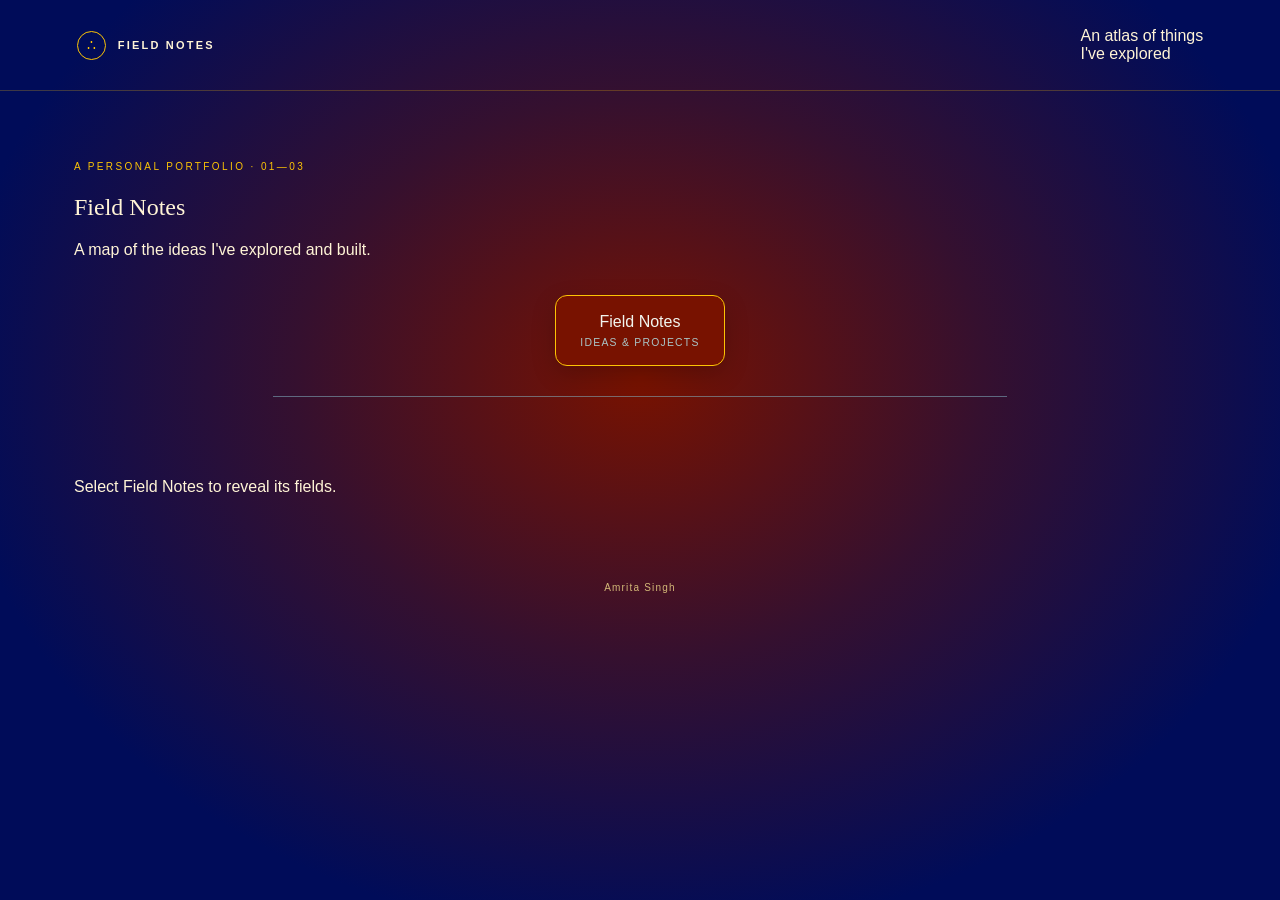
==== index.html @ ca4d57f6 "made stylistic edits" ====
<!DOCTYPE html>
<html lang="en">
<head>
	<meta charset="UTF-8">
	<meta name="viewport" content="width=device-width, initial-scale=1">
	<meta name="theme-color" content="#07111c">
	<title>Field Notes — A Personal Portfolio</title>
	<link rel="stylesheet" href="style.css">
	<style>
		/* Keep the map legible and connected at desktop and mobile sizes. */
		.map {
			position: relative;
			display: block;
			width: min(100%, 930px);
			height: clamp(360px, 48vw, 435px);
			margin-inline: auto;
		}
		.map-lines {
			position: absolute;
			inset: 0;
			width: 100%;
			height: 100%;
			z-index: 0;
			overflow: visible;
		}
		.map-lines path {
			fill: none;
			stroke: rgba(130, 179, 194, .48);
			stroke-width: 2;
			vector-effect: non-scaling-stroke;
		}
		.map-lines circle {
			fill: #9ac7c8;
		}
		.map-lines.mobile-lines { display: none; }
		.map .node {
			position: absolute;
			z-index: 1;
			left: 50%;
			transform: translate(-50%, -50%);
			box-sizing: border-box;
			min-width: 150px;
			padding: 17px 20px;
			border: 1px solid rgba(154, 199, 200, .42);
			border-radius: 12px;
			background: #102331;
			color: #f2f5ee;
			text-align: center;
			text-decoration: none;
			box-shadow: 0 8px 24px rgba(0, 0, 0, .2);
			transition: transform .18s ease, border-color .18s ease, background .18s ease;
		}
		.map .node:hover,
		.map .node:focus-visible {
			transform: translate(-50%, -50%) translateY(-3px);
			border-color: #9ac7c8;
			background: #183242;
		}
		.map .node:focus-visible { outline: 2px solid #9ac7c8; outline-offset: 4px; }
		.map .node .label { display: block; font-size: 1rem; }
		.map .node small { display: block; margin-top: 6px; color: #a9c5c6; font-size: .65rem; letter-spacing: .12em; }
		/* Keep detail pages in the same visual language as the portfolio map. */
		.detail .topic-map {
			position: relative;
			display: grid;
			gap: 22px;
			width: min(100%, 700px);
			margin: 40px auto 0;
			padding: 8px 0;
		}
		.detail .topic-map::before {
			position: absolute;
			top: -32px;
			bottom: 50%;
			left: 50%;
			width: 2px;
			background: rgba(252, 196, 5, .48);
			content: "";
		}
		.detail .topic {
			position: relative;
			z-index: 1;
			display: block;
			box-sizing: border-box;
			width: min(100%, 520px);
			margin-inline: auto;
			padding: 20px 24px;
			border: 1px solid rgba(252, 196, 5, .42);
			border-radius: 12px;
			background: #781200;
			color: #FFF4D6;
			text-align: center;
			text-decoration: none;
			box-shadow: 0 8px 24px rgba(0, 0, 0, .2);
			transition: transform .18s ease, border-color .18s ease, background .18s ease;
		}
		.detail .topic::before {
			position: absolute;
			top: 50%;
			left: 50%;
			width: 10px;
			height: 10px;
			border: 2px solid #9ac7c8;
			border-radius: 50%;
			background: #781200;
			content: "";
			transform: translate(-50%, -50%);
		}
		.detail .topic h3 { margin: 0; color: inherit; }
		.detail .topic p { margin: 8px 0 0; color: #F2C56B; }
		.detail a.topic:hover,
		.detail a.topic:focus-visible {
			transform: translateY(-3px);
			border-color: #FCC405;
			background: #35102F;
		}
		.detail a.topic:focus-visible { outline: 2px solid #FCC405; outline-offset: 4px; }
		.map .root-node {
			top: 25.3%;
			min-width: 170px;
			border-color: #FCC405;
			background: #781200;
		}
		.map .engineering { left: 17%; top: 67.8%; }
		.map .physics { left: 50%; top: 67.8%; }
		.map .mathematics { left: 83%; top: 67.8%; }
		@media (max-width: 600px) {
			.map { height: 620px; }
			.map-lines.desktop-lines { display: none; }
			.map-lines.mobile-lines { display: block; }
			.map .node { left: 50%; min-width: min(230px, 78vw); }
			.map .root-node { top: 11%; }
			.map .engineering { left: 50%; top: 37.5%; }
			.map .physics { left: 50%; top: 62.5%; }
			.map .mathematics { left: 50%; top: 87.5%; }
		}
		@media (prefers-reduced-motion: reduce) {
			.map .node, .detail .topic { transition: none; }
		}
		/* Progressive mind-map layout: root, branches, then linked topics. */
		.map {
			display: flex;
			flex-direction: column;
			align-items: center;
			gap: 30px;
			width: min(100%, 1100px);
			height: auto;
			min-height: 170px;
			padding: 20px 0 36px;
		}
		.map-lines { display: none !important; }
		.map .node {
			position: relative;
			inset: auto;
			left: auto;
			transform: none;
			font: inherit;
			cursor: pointer;
		}
		.map .node:hover,
		.map .node:focus-visible { transform: translateY(-3px); }
		.map .root-node { top: auto; }
		.map-branches {
			position: relative;
			display: grid;
			grid-template-columns: repeat(3, minmax(0, 1fr));
			align-items: start;
			gap: 24px;
			width: 100%;
			padding-top: 30px;
		}
		.map-branches::before {
			position: absolute;
			top: 0;
			left: 16.66%;
			right: 16.66%;
			height: 1px;
			background: rgba(130, 179, 194, .55);
			content: "";
		}
		.map-branch { position: relative; display: grid; justify-items: center; gap: 18px; }
		.map-branch::before {
			position: absolute;
			top: -30px;
			left: 50%;
			width: 1px;
			height: 30px;
			background: rgba(130, 179, 194, .55);
			content: "";
		}
		.map-branch .node { width: min(100%, 260px); }
		.map-topics { position: relative; display: grid; gap: 12px; width: min(100%, 300px); padding-top: 8px; }
		.map-topics::before {
			position: absolute;
			top: -10px;
			left: 50%;
			height: 18px;
			border-left: 1px solid rgba(130, 179, 194, .55);
			content: "";
		}
		.map-topics .topic {
			position: relative;
			z-index: 1;
			padding: 14px 16px;
			border: 1px solid rgba(154, 199, 200, .3);
			border-radius: 10px;
			background: #102331;
			color: #f2f5ee;
			text-align: center;
			text-decoration: none;
			box-shadow: 0 6px 18px rgba(0, 0, 0, .16);
		}
		.map-topics .topic:hover,
		.map-topics .topic:focus-visible { border-color: #9ac7c8; background: #183242; }
		.map-topics h3 { margin: 0; color: inherit; font-size: .95rem; }
		.map-topics p { margin: 6px 0 0; color: #a9c5c6; font-size: .85rem; }
		@media (max-width: 700px) {
			.map-branches { grid-template-columns: 1fr; gap: 34px; width: min(100%, 420px); }
			.map-branches::before { left: 50%; right: auto; bottom: 0; height: auto; }
			.map-branch { gap: 16px; }
			.map-branch::before { top: -34px; height: 34px; }
		}
	</style>
</head>
<body>
	<header>
		<a class="brand" href="#home" aria-label="Field Notes home" id="home-link"><span class="brand-mark">∴</span><span class="brand-name">Field Notes</span></a>
		<div class="header-note">An atlas of things<br>I've explored</div>
	</header>
	<main>
		<section class="intro" id="intro">
			<div class="eyebrow">A personal portfolio · 01—03</div>
			<h1>Field Notes</h1>
			<p>A map of the ideas I've explored and built.</p>
		</section>
		<section class="map" id="map" aria-label="Portfolio mind map">
			<button class="node root-node" id="root-toggle" type="button" aria-expanded="false"><span class="label">Field Notes</span><small>IDEAS &amp; PROJECTS</small></button>
			<div class="map-branches" id="map-branches" hidden></div>
		</section>
		<p class="hint" id="hint">Select Field Notes to reveal its fields.</p>
		<section class="detail" id="detail" hidden aria-live="polite"></section>
	</main>
	<footer>Amrita Singh</footer>
	<script>
		const fields = {
			engineering: {
				title: "Engineering", index: "01 / MY DEGREE",
				intro: "Some projects I've worked on in my time at university.",
				topics: [
					["Formula Motorsports", "Powertrain and aerodynamics." , "formula-motorsports.html"],
					["Class Projects", "Selected coursework.", "class-projects.html"]
				]
			},
			physics: {
				title: "Physics", index: "02 / STUDYING MATTER",
				intro: "Research I've had the opportunity to get involved with.",
				topics: [
					["Superconductors and Semiconductors", "Electronic materials." , "superconductors-semiconductors.html"],
				]
			},
			mathematics: {
				title: "Mathematics", index: "03 / FOR THE LOVE OF IT",
				intro: "I don't consider myself a math person.",
				topics: [
					["Rational Points on Elliptic Curves", "Solutions to squiggles", "rational-points-elliptic-curves.html"]
				]
			}
		};
		const rootToggle = document.getElementById("root-toggle");
		const branches = document.getElementById("map-branches");
		const hint = document.getElementById("hint");
		let rootExpanded = false;
		const expandedFields = new Set();
		function renderMap() {
			rootToggle.setAttribute("aria-expanded", String(rootExpanded));
			branches.hidden = !rootExpanded;
			branches.innerHTML = rootExpanded ? Object.entries(fields).map(([key, field]) => `
				<div class="map-branch">
					<button class="node main-node ${key}" type="button" data-field="${key}" aria-expanded="${expandedFields.has(key)}">
						<span class="label">${field.title}</span><small>${field.index.split(" / ")[1]}</small>
					</button>
					${expandedFields.has(key) ? `<div class="map-topics" aria-label="${field.title} topics">${field.topics.map(([title, copy, href]) => `<a class="topic" href="${href}"><h3>${title}</h3><p>${copy}</p></a>`).join("")}</div>` : ""}
				</div>`).join("") : "";
			hint.textContent = rootExpanded ? "Select a field to reveal its projects and topics." : "Select Field Notes to reveal its fields.";
		}
		rootToggle.addEventListener("click", () => { rootExpanded = !rootExpanded; renderMap(); });
		branches.addEventListener("click", event => {
			const button = event.target.closest("[data-field]");
			if (!button) return;
			const key = button.dataset.field;
			expandedFields.has(key) ? expandedFields.delete(key) : expandedFields.add(key);
			renderMap();
		});
		document.getElementById("home-link").addEventListener("click", () => {
			rootExpanded = false;
			expandedFields.clear();
			renderMap();
		});
		renderMap();
	</script>
</body>
</html>
---- style.css ----
/* =================================
   FIELD NOTES — GLOBAL THEME
   ================================= */

:root {
    color-scheme: dark;

    /* Colors */
    --ink: #fff4d6;
    --muted: #f2c56b;
    --line: rgba(252, 196, 5, .28);

    --cyan: #fcc405;
    --gold: #ff6b35;
    --violet: #ff7892;

    --bg: #000c59;
    --surface: #781200;

    /* Typography */
    --font-body: "Avenir Next", Avenir, "Segoe UI", sans-serif;
    --font-heading: Georgia, "Times New Roman", serif;

    /* Layout */
    --content-width: 1180px;
    --page-padding: clamp(22px, 6vw, 88px);
}

/* =================================
   GLOBAL RESET
   ================================= */

* {
    box-sizing: border-box;
}

html {
    min-height: 100%;
    background: var(--bg);
}

body {
    margin: 0;
    min-height: 100vh;
    color: var(--ink);
    font-family: var(--font-body);

    background: radial-gradient(
        ellipse at 50% 42%,
        #781200 0,
        #35102f 38%,
        var(--bg) 76%
    );

    overflow-x: hidden;
}

/* =================================
   SHARED HEADER
   ================================= */

header {
    position: relative;
    z-index: 2;
    display: flex;
    justify-content: space-between;
    align-items: center;
    padding: 27px var(--page-padding);
    border-bottom: 1px solid rgba(252, 196, 5, .24);
}

.brand {
    display: flex;
    align-items: center;
    gap: 12px;
    color: var(--ink);
    text-decoration: none;
}

.brand-mark {
    width: 29px;
    height: 29px;
    border: 1px solid var(--cyan);
    border-radius: 50%;
    display: grid;
    place-items: center;
    color: var(--cyan);
    font: 14px var(--font-heading);
}

.brand-name {
    font: 600 11px "Segoe UI", sans-serif;
    letter-spacing: .2em;
    text-transform: uppercase;
}

/* =================================
   SHARED CONTENT
   ================================= */

main {
    position: relative;
    z-index: 1;
    max-width: var(--content-width);
    margin: auto;
    padding: 68px 24px 48px;
}

h1, h2, h3 {
    font-family: var(--font-heading);
    font-weight: 400;
}

.eyebrow {
    color: var(--cyan);
    font: 10px/1.5 "Segoe UI", sans-serif;
    letter-spacing: .24em;
    text-transform: uppercase;
}

/* =================================
   SHARED FOOTER
   ================================= */

footer {
    position: relative;
    z-index: 1;
    padding: 22px 24px 30px;
    color: #d3b878;
    text-align: center;
    font: 10px "Segoe UI", sans-serif;
    letter-spacing: .12em;
}

footer span {
    color: var(--cyan);
}

/* =================================
   RESPONSIVE
   ================================= */

@media (max-width: 620px) {
    header {
        padding: 20px;
    }

    main {
        padding: 48px 18px 34px;
    }
}
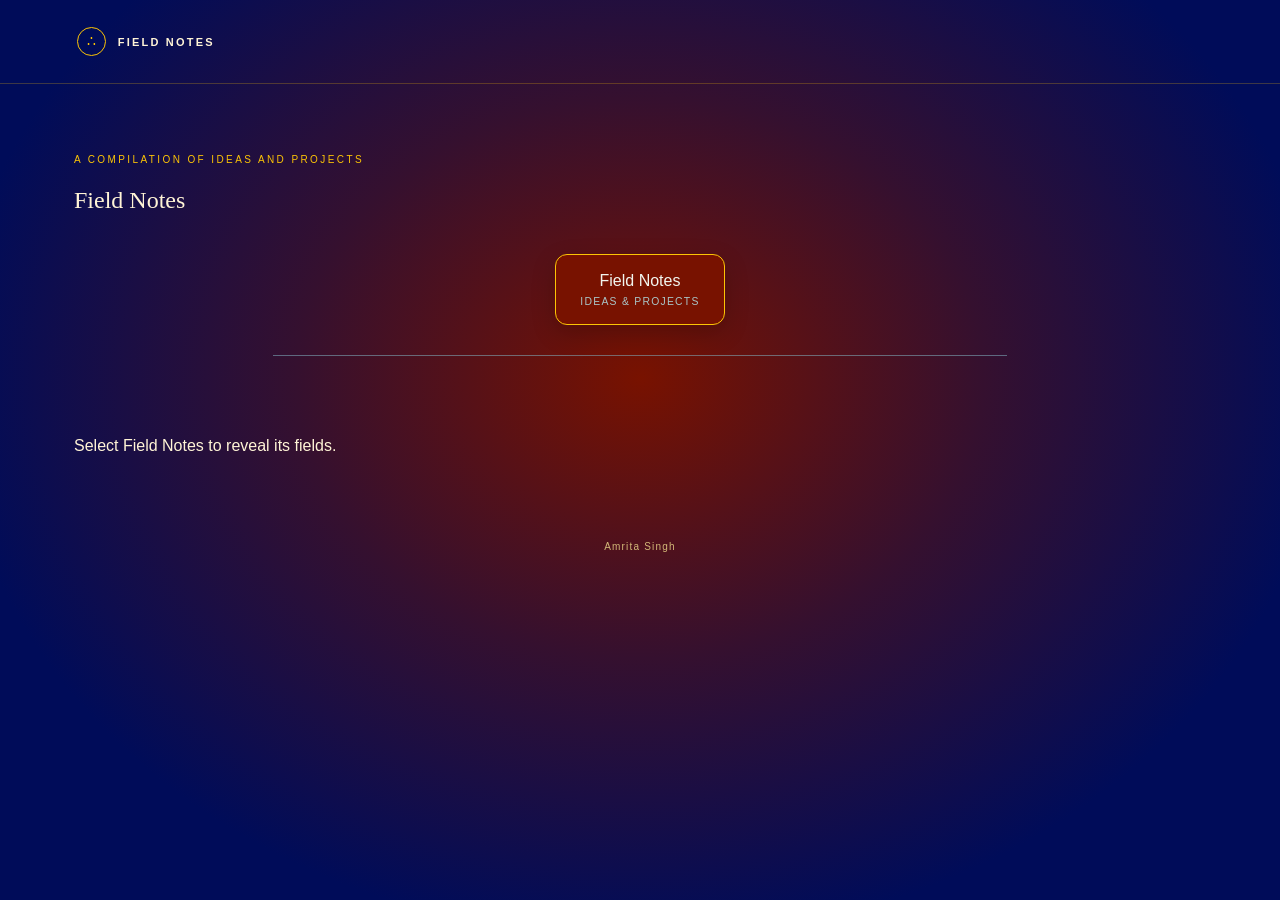
==== commit ee268dbd: "." ====
--- a/index.html
+++ b/index.html
@@ -225,13 +225,11 @@
 <body>
 	<header>
 		<a class="brand" href="#home" aria-label="Field Notes home" id="home-link"><span class="brand-mark">∴</span><span class="brand-name">Field Notes</span></a>
-		<div class="header-note">An atlas of things<br>I've explored</div>
 	</header>
 	<main>
 		<section class="intro" id="intro">
-			<div class="eyebrow">A personal portfolio · 01—03</div>
+			<div class="eyebrow">A compilation of ideas and projects</div>
 			<h1>Field Notes</h1>
-			<p>A map of the ideas I've explored and built.</p>
 		</section>
 		<section class="map" id="map" aria-label="Portfolio mind map">
 			<button class="node root-node" id="root-toggle" type="button" aria-expanded="false"><span class="label">Field Notes</span><small>IDEAS &amp; PROJECTS</small></button>
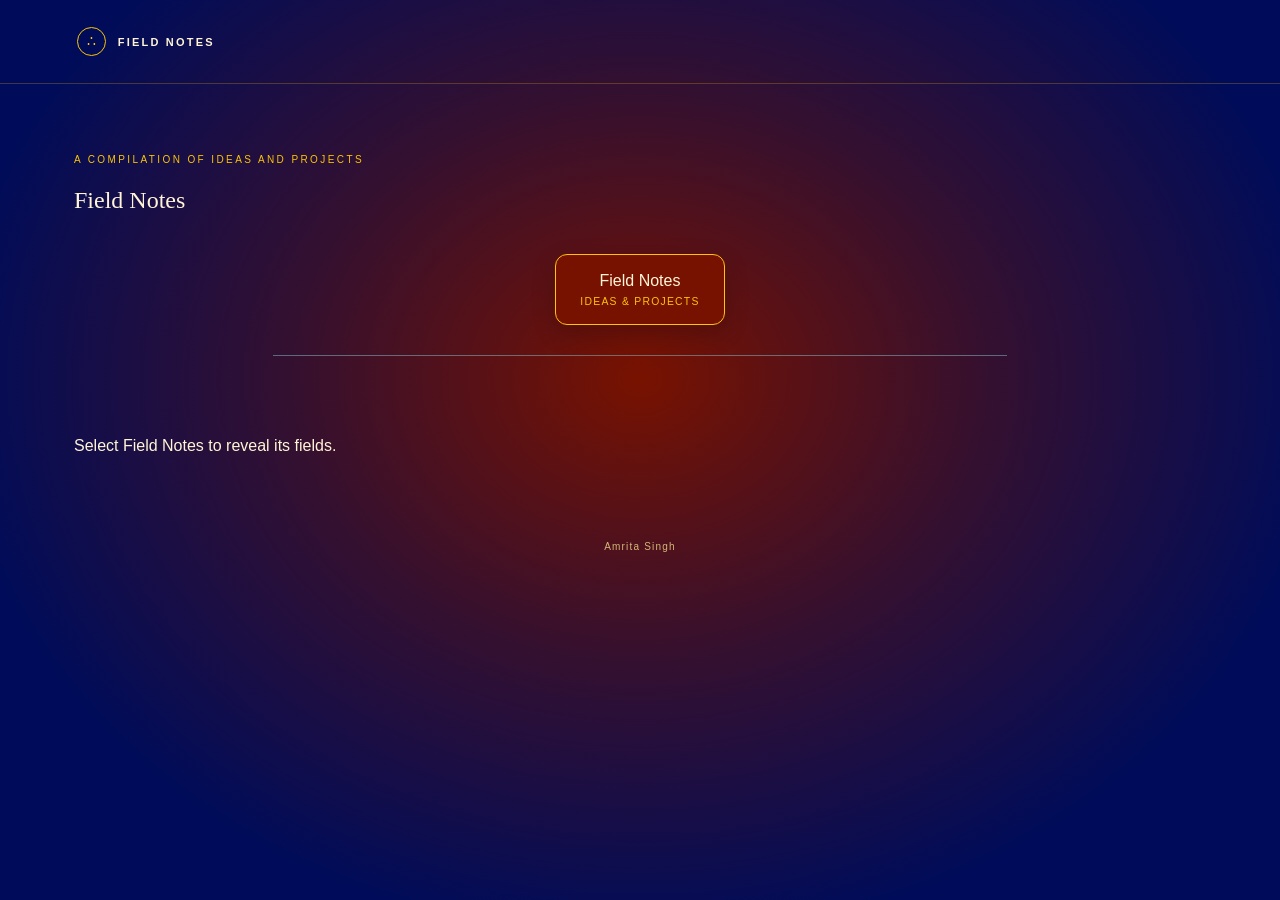
==== commit 63cf9258: "changed some colors" ====
--- a/index.html
+++ b/index.html
@@ -220,6 +220,38 @@
 			.map-branch { gap: 16px; }
 			.map-branch::before { top: -34px; height: 34px; }
 		}
+		/* Use a consistent dark red, dark blue, yellow, and cream palette for controls. */
+		.map .node {
+			border-color: #FCC405;
+			background: #102331;
+			color: #FFF4D6;
+		}
+		.map .root-node { background: #781200; }
+		.map .node small { color: #FCC405; }
+		.map .node:hover,
+		.map .node:focus-visible {
+			border-color: #FFF4D6;
+			background: #781200;
+		}
+		.map .node:focus-visible,
+		.map-topics .topic:focus-visible,
+		.detail a.topic:focus-visible { outline-color: #FCC405; }
+		.map-topics .topic {
+			border-color: #FCC405;
+			background: #102331;
+			color: #FFF4D6;
+		}
+		.map-topics p { color: #FFF4D6; }
+		.map-topics .topic:hover,
+		.map-topics .topic:focus-visible {
+			border-color: #FFF4D6;
+			background: #781200;
+		}
+		.detail .topic { border-color: #FCC405; background: #781200; color: #FFF4D6; }
+		.detail .topic::before { border-color: #FCC405; background: #102331; }
+		.detail .topic p { color: #FFF4D6; }
+		.detail a.topic:hover,
+		.detail a.topic:focus-visible { border-color: #FFF4D6; background: #102331; }
 	</style>
 </head>
 <body>
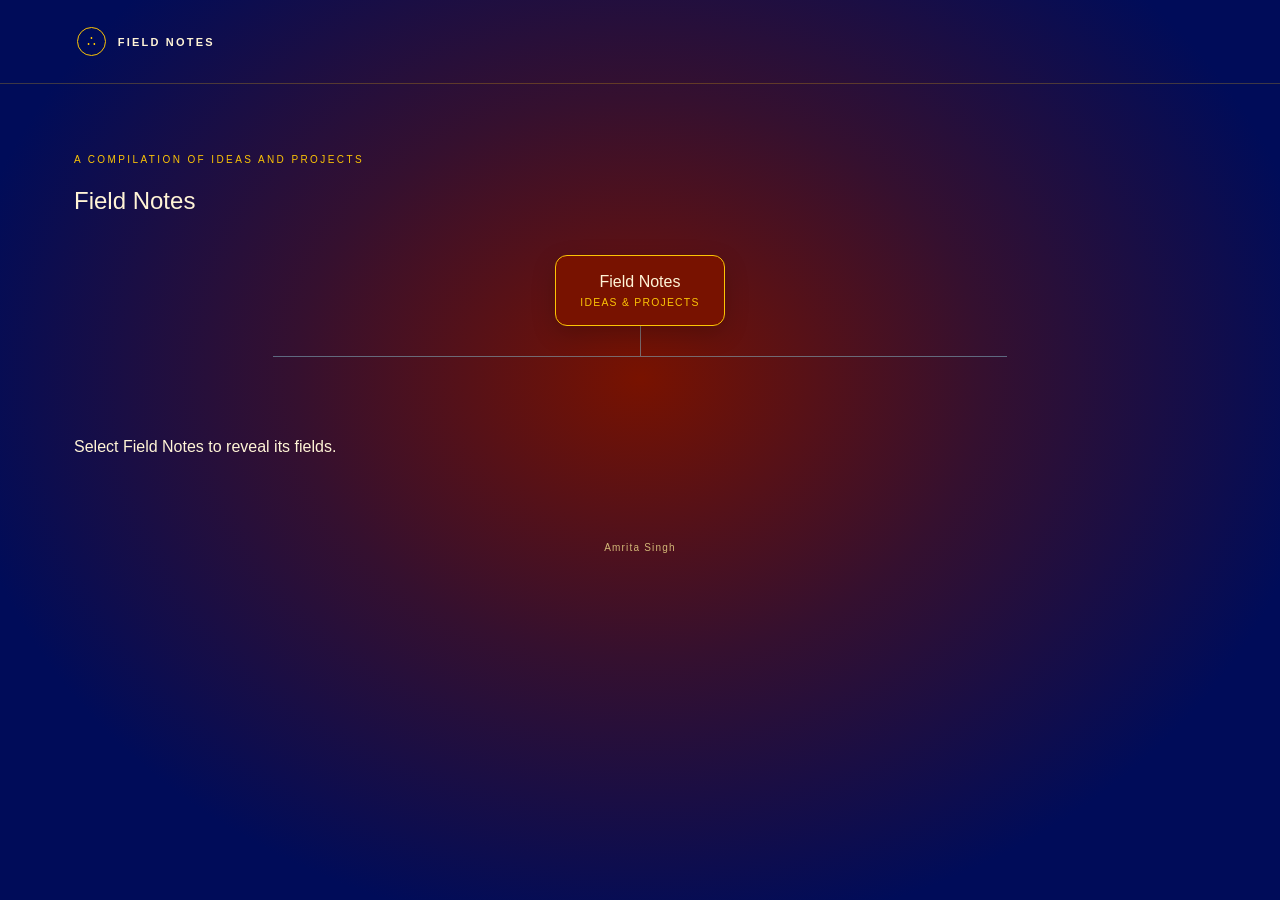
==== commit 456c8e37: "stylistic changes" ====
--- a/index.html
+++ b/index.html
@@ -7,6 +7,9 @@
 	<title>Field Notes — A Personal Portfolio</title>
 	<link rel="stylesheet" href="style.css">
 	<style>
+		body, body * {
+			font-family: Arial, Helvetica, sans-serif;
+		}
 		/* Keep the map legible and connected at desktop and mobile sizes. */
 		.map {
 			position: relative;
@@ -178,6 +181,14 @@
 			background: rgba(130, 179, 194, .55);
 			content: "";
 		}
+		.map-branches::after {
+			position: absolute;
+			top: -30px;
+			left: 50%;
+			height: 30px;
+			border-left: 1px solid rgba(130, 179, 194, .55);
+			content: "";
+		}
 		.map-branch { position: relative; display: grid; justify-items: center; gap: 18px; }
 		.map-branch::before {
 			position: absolute;
@@ -216,7 +227,8 @@
 		.map-topics p { margin: 6px 0 0; color: #a9c5c6; font-size: .85rem; }
 		@media (max-width: 700px) {
 			.map-branches { grid-template-columns: 1fr; gap: 34px; width: min(100%, 420px); }
-			.map-branches::before { left: 50%; right: auto; bottom: 0; height: auto; }
+			.map-branches::before { top: -30px; left: 50%; right: auto; bottom: 0; height: auto; }
+			.map-branches::after { display: none; }
 			.map-branch { gap: 16px; }
 			.map-branch::before { top: -34px; height: 34px; }
 		}
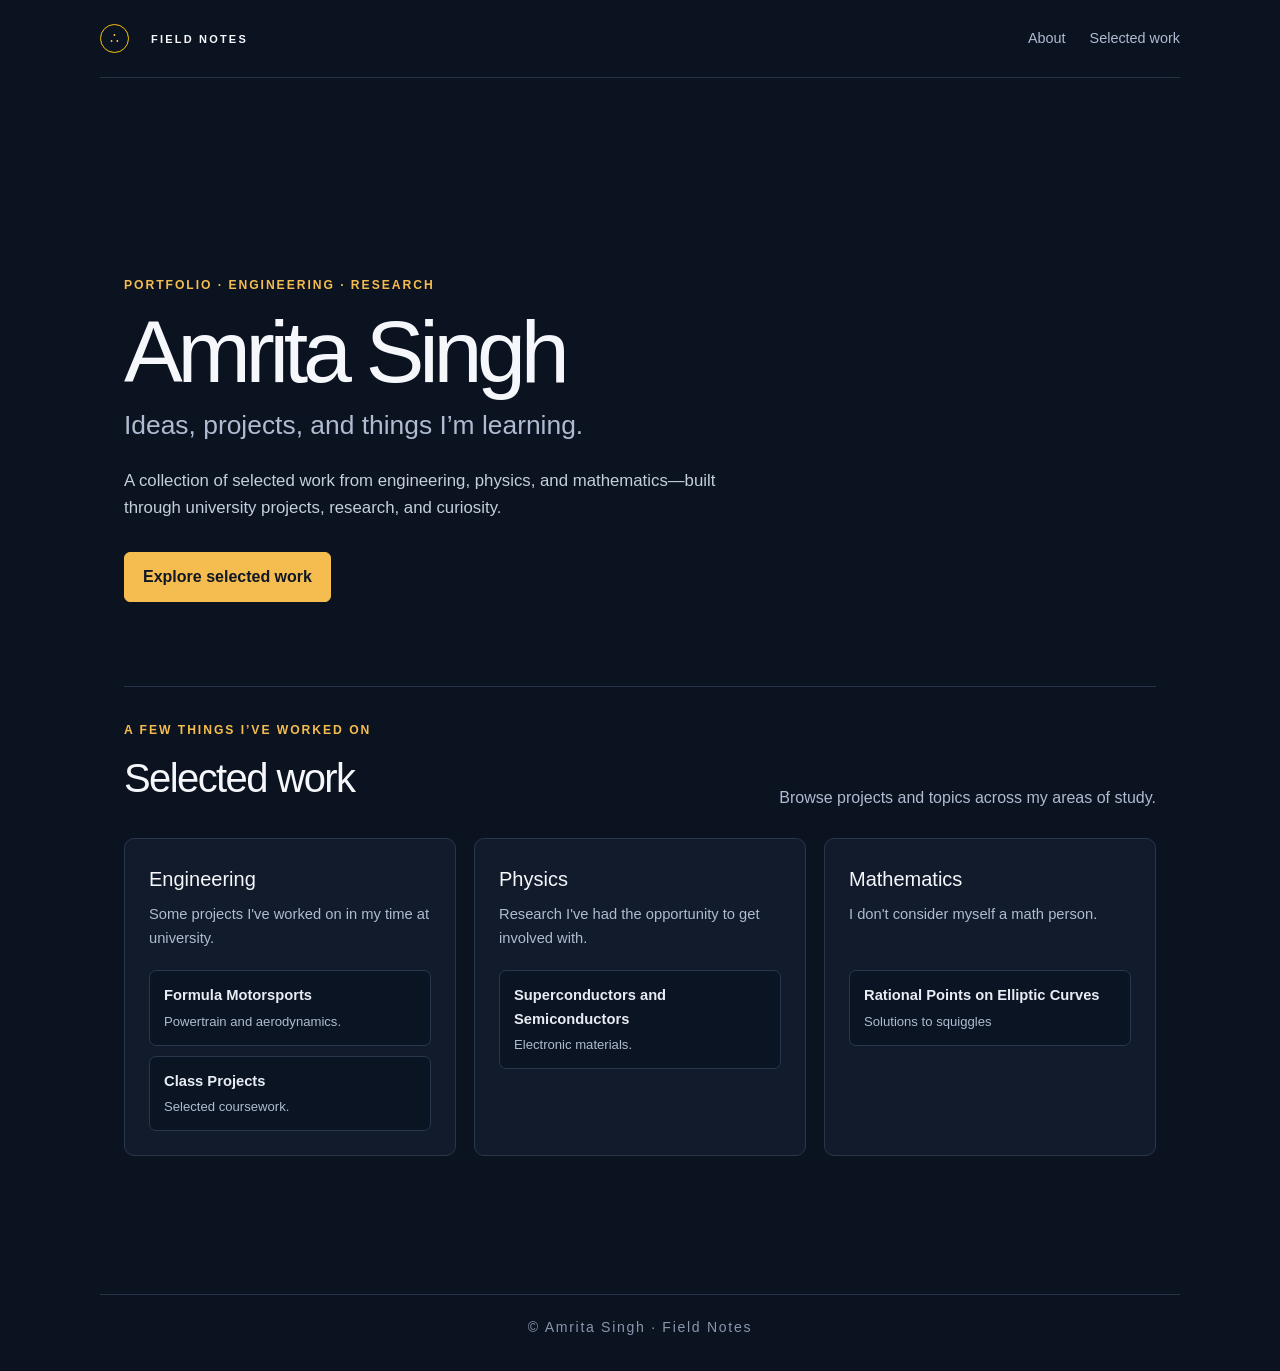
==== commit dad6ec3b: "." ====
--- a/index.html
+++ b/index.html
@@ -10,335 +10,118 @@
 		body, body * {
 			font-family: Arial, Helvetica, sans-serif;
 		}
-		/* Keep the map legible and connected at desktop and mobile sizes. */
-		.map {
-			position: relative;
-			display: block;
-			width: min(100%, 930px);
-			height: clamp(360px, 48vw, 435px);
-			margin-inline: auto;
+		:root { color-scheme: dark; }
+		body {
+			margin: 0;
+			background: #0b1220;
+			color: #e8edf5;
+			font-family: Arial, Helvetica, sans-serif;
+			line-height: 1.6;
 		}
-		.map-lines {
-			position: absolute;
-			inset: 0;
-			width: 100%;
-			height: 100%;
-			z-index: 0;
-			overflow: visible;
+		body > header {
+			display: flex;
+			align-items: center;
+			justify-content: space-between;
+			gap: 24px;
+			width: min(100% - 48px, 1080px);
+			margin: 0 auto;
+			padding: 24px 0;
+			border-bottom: 1px solid #263246;
 		}
-		.map-lines path {
-			fill: none;
-			stroke: rgba(130, 179, 194, .48);
-			stroke-width: 2;
-			vector-effect: non-scaling-stroke;
+		.brand { color: #f5f7fb; text-decoration: none; font-weight: 700; }
+		.brand-mark { color: #f5bd4f; margin-right: 10px; }
+		.site-nav { display: flex; gap: 24px; }
+		.site-nav a { color: #aebbd0; font-size: .9rem; text-decoration: none; }
+		.site-nav a:hover, .site-nav a:focus-visible { color: #f5bd4f; }
+		main { width: min(100% - 48px, 1080px); margin: 0 auto; }
+		.intro {
+			max-width: 760px;
+			padding: clamp(72px, 12vw, 130px) 0 84px;
 		}
-		.map-lines circle {
-			fill: #9ac7c8;
+		.eyebrow, .section-kicker { color: #f5bd4f; font-size: .76rem; font-weight: 700; letter-spacing: .16em; text-transform: uppercase; }
+		.intro h1 { margin: 14px 0 8px; color: #f5f7fb; font-size: clamp(3rem, 8vw, 5.5rem); letter-spacing: -.06em; line-height: 1; }
+		.intro .role { margin: 0 0 22px; color: #aebbd0; font-size: clamp(1.2rem, 3vw, 1.65rem); }
+		.intro .summary { max-width: 650px; margin: 0; color: #c5cedc; font-size: 1.05rem; }
+		.intro-actions { display: flex; flex-wrap: wrap; gap: 12px; margin-top: 30px; }
+		.action-link { display: inline-block; padding: 11px 18px; border: 1px solid #f5bd4f; border-radius: 6px; color: #101725; background: #f5bd4f; font-weight: 700; text-decoration: none; }
+		.action-link.secondary { color: #e8edf5; background: transparent; border-color: #46536a; }
+		.action-link:hover, .action-link:focus-visible { filter: brightness(1.08); }
+		.portfolio-section { padding: 34px 0 90px; border-top: 1px solid #263246; }
+		.section-heading { display: flex; align-items: end; justify-content: space-between; gap: 20px; margin-bottom: 28px; }
+		.section-heading h2 { margin: 6px 0 0; color: #f5f7fb; font-size: clamp(1.8rem, 4vw, 2.5rem); letter-spacing: -.04em; }
+		.section-heading p { max-width: 430px; margin: 0; color: #aebbd0; }
+		.portfolio-grid { display: grid; grid-template-columns: repeat(3, minmax(0, 1fr)); gap: 18px; }
+		.portfolio-card { min-width: 0; padding: 24px; border: 1px solid #29364b; border-radius: 10px; background: #111b2b; }
+		.portfolio-card h3 { margin: 0 0 8px; color: #f5f7fb; font-size: 1.25rem; }
+		.portfolio-card > p { min-height: 3.2em; margin: 0 0 20px; color: #aebbd0; font-size: .92rem; }
+		.project-list { display: grid; gap: 10px; }
+		.project-link, .project-item { display: block; padding: 13px 14px; border: 1px solid #29364b; border-radius: 7px; color: #e8edf5; background: #0b1422; text-decoration: none; }
+		.project-link:hover, .project-link:focus-visible { border-color: #f5bd4f; background: #172337; }
+		.project-link strong, .project-item strong { display: block; font-size: .92rem; }
+		.project-link span, .project-item span { display: block; margin-top: 3px; color: #aebbd0; font-size: .82rem; }
+		footer { width: min(100% - 48px, 1080px); margin: 0 auto; padding: 24px 0 36px; border-top: 1px solid #263246; color: #8997ad; font-size: .88rem; }
+		@media (max-width: 760px) {
+			body > header, main, footer { width: min(100% - 36px, 1080px); }
+			.site-nav { gap: 14px; }
+			.portfolio-grid { grid-template-columns: 1fr; }
+			.portfolio-card > p { min-height: 0; }
+			.section-heading { align-items: start; flex-direction: column; }
 		}
-		.map-lines.mobile-lines { display: none; }
-		.map .node {
-			position: absolute;
-			z-index: 1;
-			left: 50%;
-			transform: translate(-50%, -50%);
-			box-sizing: border-box;
-			min-width: 150px;
-			padding: 17px 20px;
-			border: 1px solid rgba(154, 199, 200, .42);
-			border-radius: 12px;
-			background: #102331;
-			color: #f2f5ee;
-			text-align: center;
-			text-decoration: none;
-			box-shadow: 0 8px 24px rgba(0, 0, 0, .2);
-			transition: transform .18s ease, border-color .18s ease, background .18s ease;
-		}
-		.map .node:hover,
-		.map .node:focus-visible {
-			transform: translate(-50%, -50%) translateY(-3px);
-			border-color: #9ac7c8;
-			background: #183242;
-		}
-		.map .node:focus-visible { outline: 2px solid #9ac7c8; outline-offset: 4px; }
-		.map .node .label { display: block; font-size: 1rem; }
-		.map .node small { display: block; margin-top: 6px; color: #a9c5c6; font-size: .65rem; letter-spacing: .12em; }
-		/* Keep detail pages in the same visual language as the portfolio map. */
-		.detail .topic-map {
-			position: relative;
-			display: grid;
-			gap: 22px;
-			width: min(100%, 700px);
-			margin: 40px auto 0;
-			padding: 8px 0;
-		}
-		.detail .topic-map::before {
-			position: absolute;
-			top: -32px;
-			bottom: 50%;
-			left: 50%;
-			width: 2px;
-			background: rgba(252, 196, 5, .48);
-			content: "";
-		}
-		.detail .topic {
-			position: relative;
-			z-index: 1;
-			display: block;
-			box-sizing: border-box;
-			width: min(100%, 520px);
-			margin-inline: auto;
-			padding: 20px 24px;
-			border: 1px solid rgba(252, 196, 5, .42);
-			border-radius: 12px;
-			background: #781200;
-			color: #FFF4D6;
-			text-align: center;
-			text-decoration: none;
-			box-shadow: 0 8px 24px rgba(0, 0, 0, .2);
-			transition: transform .18s ease, border-color .18s ease, background .18s ease;
-		}
-		.detail .topic::before {
-			position: absolute;
-			top: 50%;
-			left: 50%;
-			width: 10px;
-			height: 10px;
-			border: 2px solid #9ac7c8;
-			border-radius: 50%;
-			background: #781200;
-			content: "";
-			transform: translate(-50%, -50%);
-		}
-		.detail .topic h3 { margin: 0; color: inherit; }
-		.detail .topic p { margin: 8px 0 0; color: #F2C56B; }
-		.detail a.topic:hover,
-		.detail a.topic:focus-visible {
-			transform: translateY(-3px);
-			border-color: #FCC405;
-			background: #35102F;
-		}
-		.detail a.topic:focus-visible { outline: 2px solid #FCC405; outline-offset: 4px; }
-		.map .root-node {
-			top: 25.3%;
-			min-width: 170px;
-			border-color: #FCC405;
-			background: #781200;
-		}
-		.map .engineering { left: 17%; top: 67.8%; }
-		.map .physics { left: 50%; top: 67.8%; }
-		.map .mathematics { left: 83%; top: 67.8%; }
-		@media (max-width: 600px) {
-			.map { height: 620px; }
-			.map-lines.desktop-lines { display: none; }
-			.map-lines.mobile-lines { display: block; }
-			.map .node { left: 50%; min-width: min(230px, 78vw); }
-			.map .root-node { top: 11%; }
-			.map .engineering { left: 50%; top: 37.5%; }
-			.map .physics { left: 50%; top: 62.5%; }
-			.map .mathematics { left: 50%; top: 87.5%; }
-		}
-		@media (prefers-reduced-motion: reduce) {
-			.map .node, .detail .topic { transition: none; }
-		}
-		/* Progressive mind-map layout: root, branches, then linked topics. */
-		.map {
-			display: flex;
-			flex-direction: column;
-			align-items: center;
-			gap: 30px;
-			width: min(100%, 1100px);
-			height: auto;
-			min-height: 170px;
-			padding: 20px 0 36px;
-		}
-		.map-lines { display: none !important; }
-		.map .node {
-			position: relative;
-			inset: auto;
-			left: auto;
-			transform: none;
-			font: inherit;
-			cursor: pointer;
-		}
-		.map .node:hover,
-		.map .node:focus-visible { transform: translateY(-3px); }
-		.map .root-node { top: auto; }
-		.map-branches {
-			position: relative;
-			display: grid;
-			grid-template-columns: repeat(3, minmax(0, 1fr));
-			align-items: start;
-			gap: 24px;
-			width: 100%;
-			padding-top: 30px;
-		}
-		.map-branches::before {
-			position: absolute;
-			top: 0;
-			left: 16.66%;
-			right: 16.66%;
-			height: 1px;
-			background: rgba(130, 179, 194, .55);
-			content: "";
-		}
-		.map-branches::after {
-			position: absolute;
-			top: -30px;
-			left: 50%;
-			height: 30px;
-			border-left: 1px solid rgba(130, 179, 194, .55);
-			content: "";
-		}
-		.map-branch { position: relative; display: grid; justify-items: center; gap: 18px; }
-		.map-branch::before {
-			position: absolute;
-			top: -30px;
-			left: 50%;
-			width: 1px;
-			height: 30px;
-			background: rgba(130, 179, 194, .55);
-			content: "";
-		}
-		.map-branch .node { width: min(100%, 260px); }
-		.map-topics { position: relative; display: grid; gap: 12px; width: min(100%, 300px); padding-top: 8px; }
-		.map-topics::before {
-			position: absolute;
-			top: -10px;
-			left: 50%;
-			height: 18px;
-			border-left: 1px solid rgba(130, 179, 194, .55);
-			content: "";
-		}
-		.map-topics .topic {
-			position: relative;
-			z-index: 1;
-			padding: 14px 16px;
-			border: 1px solid rgba(154, 199, 200, .3);
-			border-radius: 10px;
-			background: #102331;
-			color: #f2f5ee;
-			text-align: center;
-			text-decoration: none;
-			box-shadow: 0 6px 18px rgba(0, 0, 0, .16);
-		}
-		.map-topics .topic:hover,
-		.map-topics .topic:focus-visible { border-color: #9ac7c8; background: #183242; }
-		.map-topics h3 { margin: 0; color: inherit; font-size: .95rem; }
-		.map-topics p { margin: 6px 0 0; color: #a9c5c6; font-size: .85rem; }
-		@media (max-width: 700px) {
-			.map-branches { grid-template-columns: 1fr; gap: 34px; width: min(100%, 420px); }
-			.map-branches::before { top: -30px; left: 50%; right: auto; bottom: 0; height: auto; }
-			.map-branches::after { display: none; }
-			.map-branch { gap: 16px; }
-			.map-branch::before { top: -34px; height: 34px; }
-		}
-		/* Use a consistent dark red, dark blue, yellow, and cream palette for controls. */
-		.map .node {
-			border-color: #FCC405;
-			background: #102331;
-			color: #FFF4D6;
-		}
-		.map .root-node { background: #781200; }
-		.map .node small { color: #FCC405; }
-		.map .node:hover,
-		.map .node:focus-visible {
-			border-color: #FFF4D6;
-			background: #781200;
-		}
-		.map .node:focus-visible,
-		.map-topics .topic:focus-visible,
-		.detail a.topic:focus-visible { outline-color: #FCC405; }
-		.map-topics .topic {
-			border-color: #FCC405;
-			background: #102331;
-			color: #FFF4D6;
-		}
-		.map-topics p { color: #FFF4D6; }
-		.map-topics .topic:hover,
-		.map-topics .topic:focus-visible {
-			border-color: #FFF4D6;
-			background: #781200;
-		}
-		.detail .topic { border-color: #FCC405; background: #781200; color: #FFF4D6; }
-		.detail .topic::before { border-color: #FCC405; background: #102331; }
-		.detail .topic p { color: #FFF4D6; }
-		.detail a.topic:hover,
-		.detail a.topic:focus-visible { border-color: #FFF4D6; background: #102331; }
+		@media (max-width: 440px) { .site-nav { gap: 10px; } .site-nav a { font-size: .8rem; } }
 	</style>
 </head>
 <body>
 	<header>
 		<a class="brand" href="#home" aria-label="Field Notes home" id="home-link"><span class="brand-mark">∴</span><span class="brand-name">Field Notes</span></a>
+		<nav class="site-nav" aria-label="Main navigation"><a href="#about">About</a><a href="#work">Selected work</a></nav>
 	</header>
 	<main>
-		<section class="intro" id="intro">
-			<div class="eyebrow">A compilation of ideas and projects</div>
-			<h1>Field Notes</h1>
+		<section class="intro" id="about">
+			<div class="eyebrow">Portfolio · Engineering · Research</div>
+			<h1>Amrita Singh</h1>
+			<p class="role">Ideas, projects, and things I’m learning.</p>
+			<p class="summary">A collection of selected work from engineering, physics, and mathematics—built through university projects, research, and curiosity.</p>
+			<div class="intro-actions"><a class="action-link" href="#work">Explore selected work</a></div>
 		</section>
-		<section class="map" id="map" aria-label="Portfolio mind map">
-			<button class="node root-node" id="root-toggle" type="button" aria-expanded="false"><span class="label">Field Notes</span><small>IDEAS &amp; PROJECTS</small></button>
-			<div class="map-branches" id="map-branches" hidden></div>
+		<section class="portfolio-section" id="work" aria-labelledby="work-heading">
+			<div class="section-heading"><div><div class="section-kicker">A few things I’ve worked on</div><h2 id="work-heading">Selected work</h2></div><p>Browse projects and topics across my areas of study.</p></div>
+			<div class="portfolio-grid" id="portfolio-grid"></div>
 		</section>
-		<p class="hint" id="hint">Select Field Notes to reveal its fields.</p>
-		<section class="detail" id="detail" hidden aria-live="polite"></section>
 	</main>
-	<footer>Amrita Singh</footer>
+	<footer>© Amrita Singh · Field Notes</footer>
 	<script>
 		const fields = {
 			engineering: {
-				title: "Engineering", index: "01 / MY DEGREE",
+				title: "Engineering",
 				intro: "Some projects I've worked on in my time at university.",
 				topics: [
-					["Formula Motorsports", "Powertrain and aerodynamics." , "formula-motorsports.html"],
-					["Class Projects", "Selected coursework.", "class-projects.html"]
+					["Formula Motorsports", "Powertrain and aerodynamics.", "formula-motorsports.html"],
+					["Class Projects", "Selected coursework.", "class-projects.html"],
 				]
 			},
 			physics: {
-				title: "Physics", index: "02 / STUDYING MATTER",
+				title: "Physics",
 				intro: "Research I've had the opportunity to get involved with.",
 				topics: [
-					["Superconductors and Semiconductors", "Electronic materials." , "superconductors-semiconductors.html"],
+					["Superconductors and Semiconductors", "Electronic materials.", "superconductors-semiconductors.html"],
 				]
 			},
 			mathematics: {
-				title: "Mathematics", index: "03 / FOR THE LOVE OF IT",
+				title: "Mathematics",
 				intro: "I don't consider myself a math person.",
 				topics: [
 					["Rational Points on Elliptic Curves", "Solutions to squiggles", "rational-points-elliptic-curves.html"]
 				]
 			}
 		};
-		const rootToggle = document.getElementById("root-toggle");
-		const branches = document.getElementById("map-branches");
-		const hint = document.getElementById("hint");
-		let rootExpanded = false;
-		const expandedFields = new Set();
-		function renderMap() {
-			rootToggle.setAttribute("aria-expanded", String(rootExpanded));
-			branches.hidden = !rootExpanded;
-			branches.innerHTML = rootExpanded ? Object.entries(fields).map(([key, field]) => `
-				<div class="map-branch">
-					<button class="node main-node ${key}" type="button" data-field="${key}" aria-expanded="${expandedFields.has(key)}">
-						<span class="label">${field.title}</span><small>${field.index.split(" / ")[1]}</small>
-					</button>
-					${expandedFields.has(key) ? `<div class="map-topics" aria-label="${field.title} topics">${field.topics.map(([title, copy, href]) => `<a class="topic" href="${href}"><h3>${title}</h3><p>${copy}</p></a>`).join("")}</div>` : ""}
-				</div>`).join("") : "";
-			hint.textContent = rootExpanded ? "Select a field to reveal its projects and topics." : "Select Field Notes to reveal its fields.";
-		}
-		rootToggle.addEventListener("click", () => { rootExpanded = !rootExpanded; renderMap(); });
-		branches.addEventListener("click", event => {
-			const button = event.target.closest("[data-field]");
-			if (!button) return;
-			const key = button.dataset.field;
-			expandedFields.has(key) ? expandedFields.delete(key) : expandedFields.add(key);
-			renderMap();
-		});
-		document.getElementById("home-link").addEventListener("click", () => {
-			rootExpanded = false;
-			expandedFields.clear();
-			renderMap();
-		});
-		renderMap();
+		document.getElementById("portfolio-grid").innerHTML = Object.values(fields).map(field => `
+			<article class="portfolio-card">
+				<h3>${field.title}</h3>
+				<p>${field.intro}</p>
+				<div class="project-list">${field.topics.map(([title, copy, href]) => href
+					? `<a class="project-link" href="${href}"><strong>${title}</strong><span>${copy}</span></a>`
+					: `<div class="project-item"><strong>${title}</strong><span>${copy}</span></div>`).join("")}</div>
+			</article>`).join("");
 	</script>
 </body>
 </html>
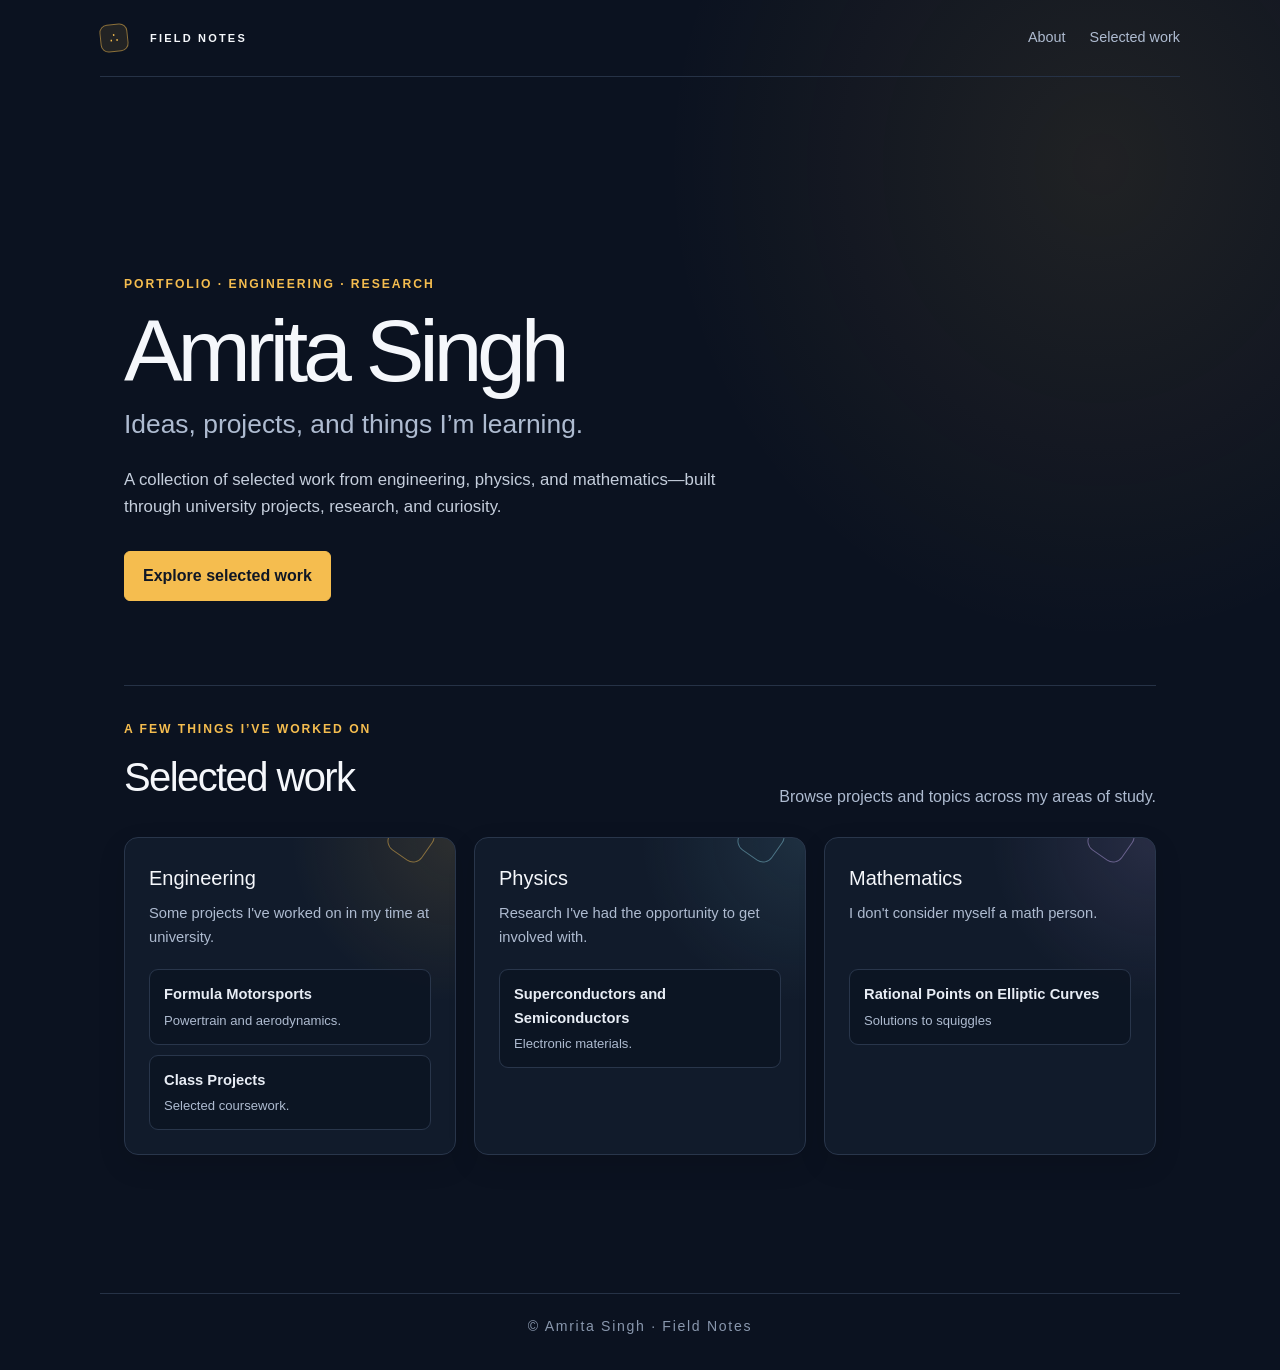
==== commit cdcf0e40: "." ====
--- a/index.html
+++ b/index.html
@@ -13,7 +13,7 @@
 		:root { color-scheme: dark; }
 		body {
 			margin: 0;
-			background: #0b1220;
+			background: radial-gradient(ellipse at 86% 12%, rgba(245, 189, 79, .09), transparent 28%), #0b1220;
 			color: #e8edf5;
 			font-family: Arial, Helvetica, sans-serif;
 			line-height: 1.6;
@@ -29,7 +29,7 @@
 			border-bottom: 1px solid #263246;
 		}
 		.brand { color: #f5f7fb; text-decoration: none; font-weight: 700; }
-		.brand-mark { color: #f5bd4f; margin-right: 10px; }
+		.brand-mark { display: inline-grid; place-items: center; width: 28px; height: 28px; margin-right: 10px; border: 1px solid rgba(245, 189, 79, .5); border-radius: 8px; color: #f5bd4f; background: rgba(245, 189, 79, .1); transform: rotate(-6deg); }
 		.site-nav { display: flex; gap: 24px; }
 		.site-nav a { color: #aebbd0; font-size: .9rem; text-decoration: none; }
 		.site-nav a:hover, .site-nav a:focus-visible { color: #f5bd4f; }
@@ -51,12 +51,17 @@
 		.section-heading h2 { margin: 6px 0 0; color: #f5f7fb; font-size: clamp(1.8rem, 4vw, 2.5rem); letter-spacing: -.04em; }
 		.section-heading p { max-width: 430px; margin: 0; color: #aebbd0; }
 		.portfolio-grid { display: grid; grid-template-columns: repeat(3, minmax(0, 1fr)); gap: 18px; }
-		.portfolio-card { min-width: 0; padding: 24px; border: 1px solid #29364b; border-radius: 10px; background: #111b2b; }
+		.portfolio-card { position: relative; min-width: 0; overflow: hidden; padding: 24px; border: 1px solid #29364b; border-radius: 14px; background: radial-gradient(circle at 100% 0, var(--card-glow), transparent 36%), #111b2b; box-shadow: 0 10px 28px rgba(0, 0, 0, .12); transition: transform .2s ease, border-color .2s ease; }
+		.portfolio-card:nth-child(1) { --card-glow: rgba(245, 189, 79, .12); --card-accent: #f5bd4f; }
+		.portfolio-card:nth-child(2) { --card-glow: rgba(117, 184, 207, .13); --card-accent: #83c4d5; }
+		.portfolio-card:nth-child(3) { --card-glow: rgba(177, 151, 221, .14); --card-accent: #b7a0e2; }
+		.portfolio-card::before { position: absolute; top: -19px; right: 24px; width: 38px; height: 38px; border: 1px solid var(--card-accent); border-radius: 11px; content: ""; opacity: .48; transform: rotate(35deg); pointer-events: none; }
+		.portfolio-card:hover { border-color: var(--card-accent); transform: translateY(-4px); }
 		.portfolio-card h3 { margin: 0 0 8px; color: #f5f7fb; font-size: 1.25rem; }
 		.portfolio-card > p { min-height: 3.2em; margin: 0 0 20px; color: #aebbd0; font-size: .92rem; }
 		.project-list { display: grid; gap: 10px; }
-		.project-link, .project-item { display: block; padding: 13px 14px; border: 1px solid #29364b; border-radius: 7px; color: #e8edf5; background: #0b1422; text-decoration: none; }
-		.project-link:hover, .project-link:focus-visible { border-color: #f5bd4f; background: #172337; }
+		.project-link, .project-item { display: block; padding: 13px 14px; border: 1px solid #29364b; border-radius: 9px; color: #e8edf5; background: rgba(11, 20, 34, .82); text-decoration: none; transition: border-color .2s ease, transform .2s ease, background .2s ease; }
+		.project-link:hover, .project-link:focus-visible { border-color: var(--card-accent, #f5bd4f); background: #172337; transform: translateX(3px); }
 		.project-link strong, .project-item strong { display: block; font-size: .92rem; }
 		.project-link span, .project-item span { display: block; margin-top: 3px; color: #aebbd0; font-size: .82rem; }
 		footer { width: min(100% - 48px, 1080px); margin: 0 auto; padding: 24px 0 36px; border-top: 1px solid #263246; color: #8997ad; font-size: .88rem; }
@@ -68,6 +73,7 @@
 			.section-heading { align-items: start; flex-direction: column; }
 		}
 		@media (max-width: 440px) { .site-nav { gap: 10px; } .site-nav a { font-size: .8rem; } }
+		@media (prefers-reduced-motion: reduce) { *, *::before, *::after { scroll-behavior: auto !important; transition-duration: .01ms !important; } }
 	</style>
 </head>
 <body>
